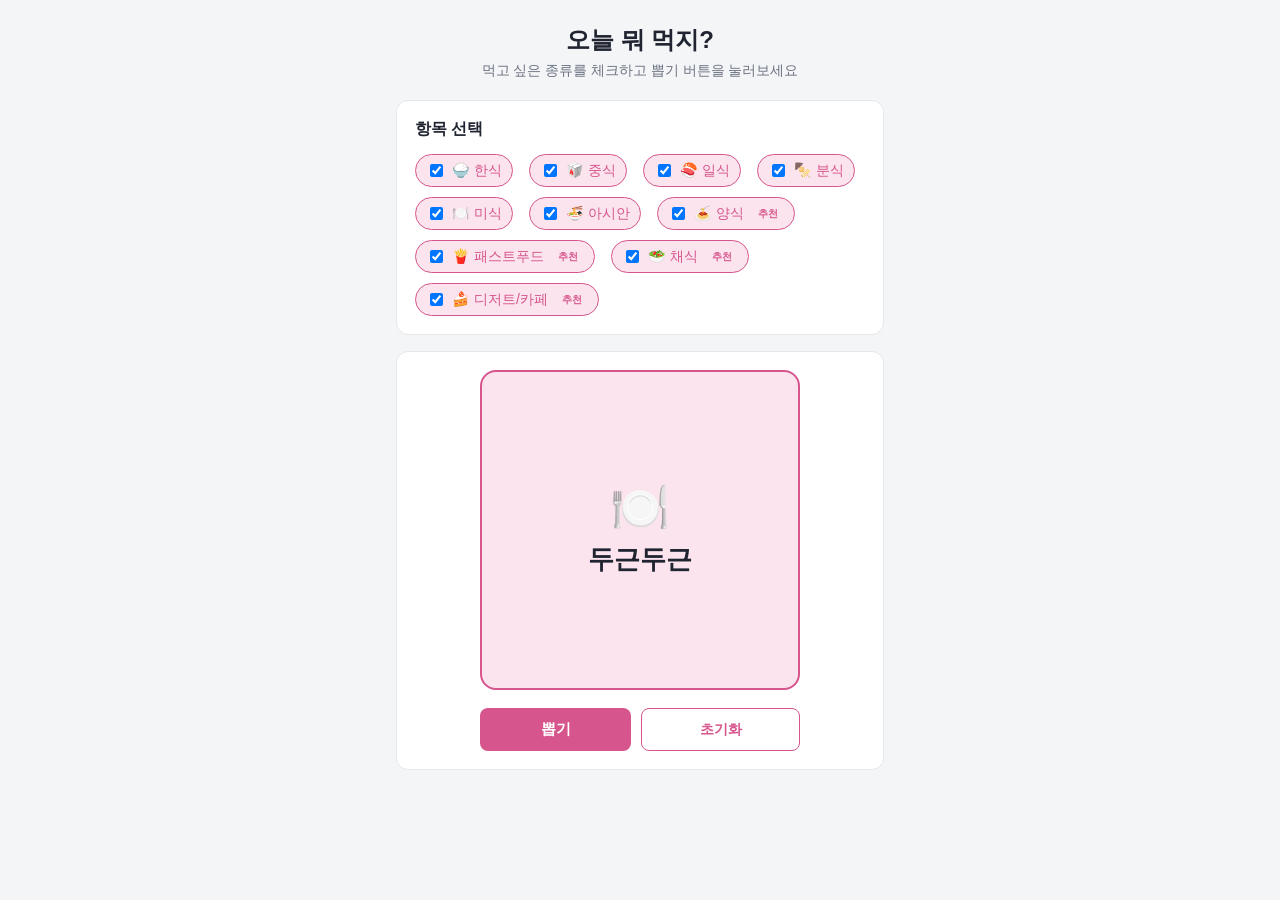
==== meal-picker/index.html @ 22dc640c "Add meal-picker random draw app New self-contained app under meal-picker/ that lets users check meal" ====
<!DOCTYPE html>
<html lang="ko">
<head>
<meta charset="UTF-8">
<meta name="viewport" content="width=device-width, initial-scale=1.0">
<title>오늘 뭐 먹지? - 식사 랜덤 뽑기</title>
<link rel="stylesheet" href="style.css">
</head>
<body>
<div class="app">
  <header class="app-header">
    <h1>오늘 뭐 먹지?</h1>
    <p class="subtitle">먹고 싶은 종류를 체크하고 뽑기 버튼을 눌러보세요</p>
  </header>

  <section class="panel">
    <h2>항목 선택</h2>
    <div class="checkbox-group category-group" id="categoryList"></div>
  </section>

  <section class="panel roulette-panel">
    <div class="roulette-box" id="rouletteBox">
      <span class="roulette-emoji" id="rouletteEmoji">🍽️</span>
      <span class="roulette-text" id="rouletteText">두근두근</span>
    </div>
    <div class="roulette-actions">
      <button type="button" id="spinBtn" class="submit-btn">뽑기</button>
      <button type="button" id="resetBtn" class="ghost-btn">초기화</button>
    </div>
  </section>
</div>
<script src="app.js"></script>
</body>
</html>
---- meal-picker/style.css ----
:root {
  --bg: #f4f5f7;
  --panel: #ffffff;
  --text: #1f2430;
  --muted: #6b7280;
  --border: #e5e7eb;
  --accent: #d6558c;
  --accent-soft: #fbe4ee;
  --radius: 12px;
}

@media (prefers-color-scheme: dark) {
  :root {
    --bg: #14161c;
    --panel: #1e212a;
    --text: #eceef2;
    --muted: #9aa2b1;
    --border: #2c313d;
    --accent: #ec7fac;
    --accent-soft: #3a2430;
  }
}

* { box-sizing: border-box; }

body {
  margin: 0;
  font-family: "Pretendard", "Malgun Gothic", -apple-system, BlinkMacSystemFont, sans-serif;
  background: var(--bg);
  color: var(--text);
}

.app {
  max-width: 520px;
  margin: 0 auto;
  padding: 24px 16px 64px;
}

.app-header {
  margin-bottom: 20px;
  text-align: center;
}

.app-header h1 {
  font-size: 1.5rem;
  margin: 0 0 6px;
}

.subtitle {
  margin: 0;
  color: var(--muted);
  font-size: 0.85rem;
}

.panel {
  background: var(--panel);
  border: 1px solid var(--border);
  border-radius: var(--radius);
  padding: 18px;
  margin-bottom: 16px;
}

.panel h2 {
  font-size: 1rem;
  margin: 0 0 14px;
}

.checkbox-group {
  display: flex;
  flex-wrap: wrap;
  gap: 10px 16px;
  font-size: 0.88rem;
}

.category-group label {
  display: flex;
  align-items: center;
  gap: 6px;
  padding: 6px 10px;
  border: 1px solid var(--border);
  border-radius: 20px;
  cursor: pointer;
}

.category-group label:has(input:checked) {
  border-color: var(--accent);
  background: var(--accent-soft);
  color: var(--accent);
}

.category-tag-new {
  font-size: 0.62rem;
  font-weight: 700;
  color: var(--accent);
  background: var(--accent-soft);
  border-radius: 8px;
  padding: 1px 6px;
  margin-left: 2px;
}

.roulette-panel {
  display: flex;
  flex-direction: column;
  align-items: center;
  gap: 18px;
}

.roulette-box {
  width: 100%;
  max-width: 320px;
  aspect-ratio: 1 / 1;
  display: flex;
  flex-direction: column;
  align-items: center;
  justify-content: center;
  gap: 10px;
  border: 2px solid var(--accent);
  border-radius: 16px;
  background: var(--accent-soft);
  overflow: hidden;
}

.roulette-emoji {
  font-size: 3rem;
  line-height: 1;
}

.roulette-text {
  font-size: 1.6rem;
  font-weight: 800;
  color: var(--text);
}

.roulette-box.spinning .roulette-emoji,
.roulette-box.spinning .roulette-text {
  filter: blur(1px);
  opacity: 0.85;
}

.roulette-box.landed {
  animation: landPop 0.45s ease;
}

@keyframes landPop {
  0% { transform: scale(0.9); }
  55% { transform: scale(1.08); }
  100% { transform: scale(1); }
}

.roulette-actions {
  display: flex;
  gap: 10px;
  width: 100%;
  max-width: 320px;
}

.roulette-actions .submit-btn,
.roulette-actions .ghost-btn {
  flex: 1;
  margin-top: 0;
}

.submit-btn {
  padding: 11px;
  border: none;
  border-radius: 8px;
  background: var(--accent);
  color: #fff;
  font-weight: 700;
  font-size: 0.95rem;
  cursor: pointer;
}
.submit-btn:hover { opacity: 0.9; }
.submit-btn:disabled { opacity: 0.5; cursor: not-allowed; }

.ghost-btn {
  padding: 11px 14px;
  border: 1px solid var(--accent);
  border-radius: 8px;
  background: transparent;
  color: var(--accent);
  font-weight: 700;
  font-size: 0.9rem;
  cursor: pointer;
}
.ghost-btn:hover { background: var(--accent-soft); }
.ghost-btn:disabled {
  opacity: 0.4;
  cursor: not-allowed;
  background: transparent;
}
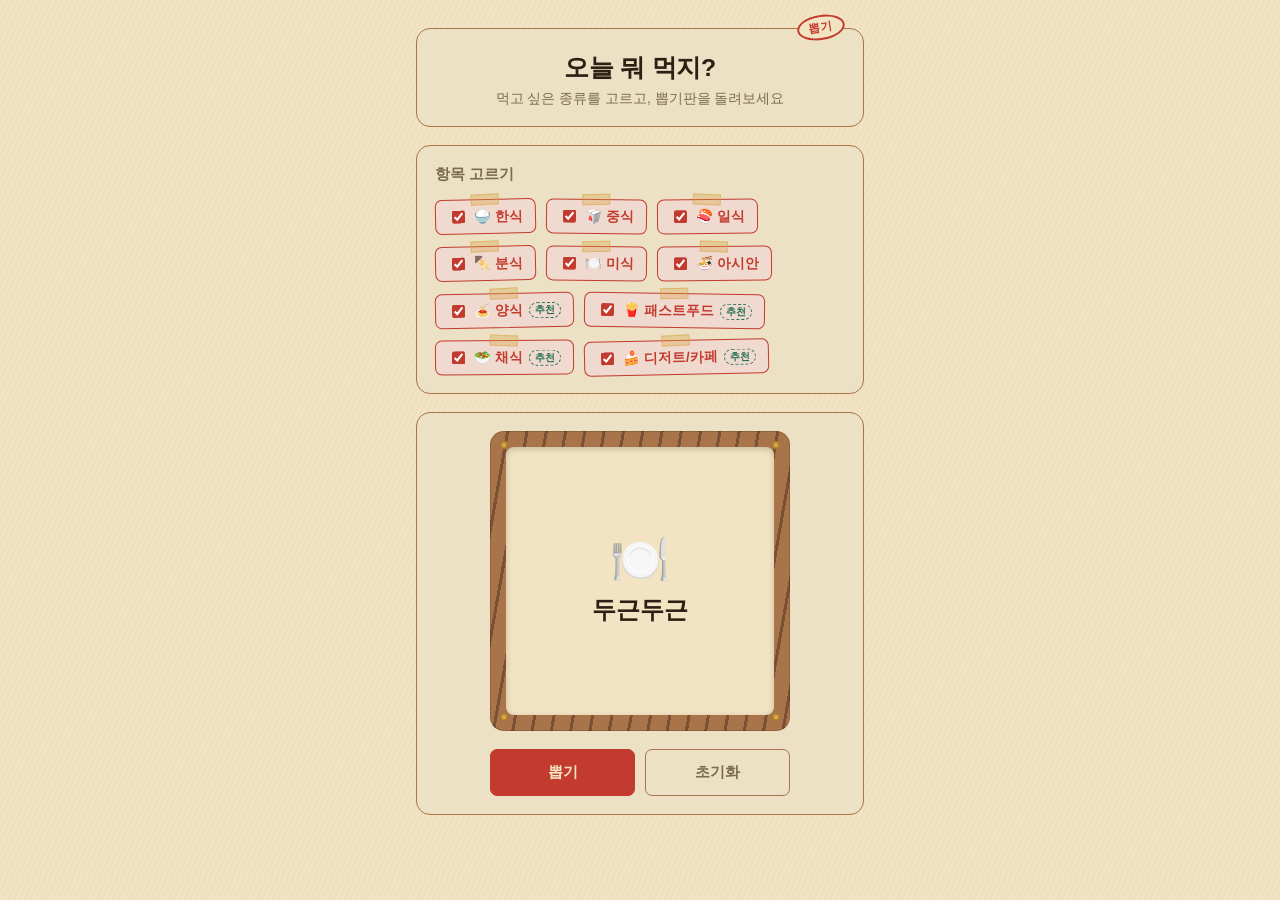
==== commit 0e792132: "Restyle meal-picker with market-stall 뽑기 theme Reskins the draw box as a wooden crate with a parchme" ====
--- a/meal-picker/index.html
+++ b/meal-picker/index.html
@@ -3,25 +3,33 @@
 <head>
 <meta charset="UTF-8">
 <meta name="viewport" content="width=device-width, initial-scale=1.0">
-<title>오늘 뭐 먹지? - 식사 랜덤 뽑기</title>
+<title>오늘 뭐 먹지? · 식사 뽑기판</title>
 <link rel="stylesheet" href="style.css">
 </head>
 <body>
 <div class="app">
-  <header class="app-header">
+  <header class="stall-sign">
+    <span class="sign-stamp">뽑기</span>
     <h1>오늘 뭐 먹지?</h1>
-    <p class="subtitle">먹고 싶은 종류를 체크하고 뽑기 버튼을 눌러보세요</p>
+    <p class="subtitle">먹고 싶은 종류를 고르고, 뽑기판을 돌려보세요</p>
   </header>
 
-  <section class="panel">
-    <h2>항목 선택</h2>
+  <section class="panel tag-panel">
+    <h2>항목 고르기</h2>
     <div class="checkbox-group category-group" id="categoryList"></div>
   </section>
 
-  <section class="panel roulette-panel">
-    <div class="roulette-box" id="rouletteBox">
-      <span class="roulette-emoji" id="rouletteEmoji">🍽️</span>
-      <span class="roulette-text" id="rouletteText">두근두근</span>
+  <section class="panel crate-panel">
+    <div class="crate" id="rouletteBox">
+      <div class="crate-nail tl"></div>
+      <div class="crate-nail tr"></div>
+      <div class="crate-nail bl"></div>
+      <div class="crate-nail br"></div>
+      <div class="slip">
+        <span class="roulette-emoji" id="rouletteEmoji">🍽️</span>
+        <span class="roulette-text" id="rouletteText">두근두근</span>
+      </div>
+      <div class="stamp-mark" id="stampMark">당첨</div>
     </div>
     <div class="roulette-actions">
       <button type="button" id="spinBtn" class="submit-btn">뽑기</button>
--- a/meal-picker/style.css
+++ b/meal-picker/style.css
@@ -1,123 +1,236 @@
 :root {
-  --bg: #f4f5f7;
-  --panel: #ffffff;
-  --text: #1f2430;
-  --muted: #6b7280;
-  --border: #e5e7eb;
-  --accent: #d6558c;
-  --accent-soft: #fbe4ee;
-  --radius: 12px;
+  --paper: #f2e3c2;
+  --paper-soft: #ece0c5;
+  --ink: #2b2013;
+  --muted: #7a6c50;
+  --wood: #a9744a;
+  --wood-deep: #7a5133;
+  --red: #c23b2e;
+  --red-soft: #f0d9ce;
+  --green: #1f6f54;
+  --green-soft: #dbe9dc;
+  --gold: #d9a441;
+  --radius-tag: 7px;
+  --radius-box: 14px;
 }
 
 @media (prefers-color-scheme: dark) {
   :root {
-    --bg: #14161c;
-    --panel: #1e212a;
-    --text: #eceef2;
-    --muted: #9aa2b1;
-    --border: #2c313d;
-    --accent: #ec7fac;
-    --accent-soft: #3a2430;
+    --paper: #1c160f;
+    --paper-soft: #241c12;
+    --ink: #f2e3c2;
+    --muted: #a8987a;
+    --wood: #6b4a2c;
+    --wood-deep: #43301d;
+    --red: #e2584a;
+    --red-soft: #3a231e;
+    --green: #35a17e;
+    --green-soft: #1c2f26;
+    --gold: #e6b957;
   }
+}
+
+:root[data-theme="dark"] {
+  --paper: #1c160f;
+  --paper-soft: #241c12;
+  --ink: #f2e3c2;
+  --muted: #a8987a;
+  --wood: #6b4a2c;
+  --wood-deep: #43301d;
+  --red: #e2584a;
+  --red-soft: #3a231e;
+  --green: #35a17e;
+  --green-soft: #1c2f26;
+  --gold: #e6b957;
+}
+
+:root[data-theme="light"] {
+  --paper: #f2e3c2;
+  --paper-soft: #ece0c5;
+  --ink: #2b2013;
+  --muted: #7a6c50;
+  --wood: #a9744a;
+  --wood-deep: #7a5133;
+  --red: #c23b2e;
+  --red-soft: #f0d9ce;
+  --green: #1f6f54;
+  --green-soft: #dbe9dc;
+  --gold: #d9a441;
 }
 
 * { box-sizing: border-box; }
 
 body {
   margin: 0;
-  font-family: "Pretendard", "Malgun Gothic", -apple-system, BlinkMacSystemFont, sans-serif;
-  background: var(--bg);
-  color: var(--text);
+  font-family: "Pretendard", "Apple SD Gothic Neo", "Malgun Gothic", -apple-system, BlinkMacSystemFont, sans-serif;
+  background:
+    repeating-linear-gradient(115deg, rgba(0,0,0,0.015) 0 2px, transparent 2px 5px),
+    var(--paper);
+  color: var(--ink);
 }
 
 .app {
-  max-width: 520px;
+  max-width: 480px;
   margin: 0 auto;
-  padding: 24px 16px 64px;
-}
-
-.app-header {
-  margin-bottom: 20px;
+  padding: 28px 16px 64px;
+  display: flex;
+  flex-direction: column;
+  gap: 18px;
+}
+
+.stall-sign {
+  position: relative;
   text-align: center;
-}
-
-.app-header h1 {
-  font-size: 1.5rem;
+  padding: 22px 20px 18px;
+  background: var(--paper-soft);
+  border: 1px solid var(--wood);
+  border-radius: var(--radius-box);
+}
+
+.sign-stamp {
+  position: absolute;
+  top: -14px;
+  right: 18px;
+  transform: rotate(-9deg);
+  border: 2px solid var(--red);
+  color: var(--red);
+  font-weight: 800;
+  font-size: 0.72rem;
+  letter-spacing: 0.08em;
+  padding: 3px 9px;
+  border-radius: 50%;
+  background: var(--paper);
+}
+
+.stall-sign h1 {
+  font-size: 1.55rem;
+  font-weight: 800;
   margin: 0 0 6px;
+  text-wrap: balance;
+  letter-spacing: -0.01em;
 }
 
 .subtitle {
   margin: 0;
   color: var(--muted);
-  font-size: 0.85rem;
+  font-size: 0.86rem;
 }
 
 .panel {
-  background: var(--panel);
-  border: 1px solid var(--border);
-  border-radius: var(--radius);
+  background: var(--paper-soft);
+  border: 1px solid var(--wood);
+  border-radius: var(--radius-box);
   padding: 18px;
-  margin-bottom: 16px;
 }
 
 .panel h2 {
-  font-size: 1rem;
+  font-size: 0.95rem;
+  font-weight: 700;
   margin: 0 0 14px;
+  color: var(--muted);
 }
 
 .checkbox-group {
   display: flex;
   flex-wrap: wrap;
-  gap: 10px 16px;
-  font-size: 0.88rem;
+  gap: 12px 10px;
 }
 
 .category-group label {
+  position: relative;
   display: flex;
   align-items: center;
   gap: 6px;
-  padding: 6px 10px;
-  border: 1px solid var(--border);
-  border-radius: 20px;
+  padding: 7px 12px;
+  font-size: 0.86rem;
+  font-weight: 600;
+  background: var(--paper);
+  border: 1.5px solid var(--wood);
+  border-radius: var(--radius-tag);
   cursor: pointer;
-}
+  user-select: none;
+}
+
+.category-group label::before {
+  content: "";
+  position: absolute;
+  top: -6px;
+  left: 50%;
+  width: 26px;
+  height: 9px;
+  transform: translateX(-50%) rotate(-2deg);
+  background: rgba(217, 164, 65, 0.35);
+  border: 1px solid rgba(217, 164, 65, 0.5);
+}
+
+.category-group label:nth-child(3n)::before { transform: translateX(-50%) rotate(3deg); }
+.category-group label:nth-child(3n+1) { transform: rotate(-1.2deg); }
+.category-group label:nth-child(3n+2) { transform: rotate(0.8deg); }
+.category-group label:nth-child(3n+3) { transform: rotate(-0.5deg); }
 
 .category-group label:has(input:checked) {
-  border-color: var(--accent);
-  background: var(--accent-soft);
-  color: var(--accent);
+  border-color: var(--red);
+  color: var(--red);
+  background: var(--red-soft);
+}
+
+.category-group input {
+  accent-color: var(--red);
 }
 
 .category-tag-new {
   font-size: 0.62rem;
   font-weight: 700;
-  color: var(--accent);
-  background: var(--accent-soft);
+  color: var(--green);
+  border: 1px dashed var(--green);
   border-radius: 8px;
-  padding: 1px 6px;
-  margin-left: 2px;
-}
-
-.roulette-panel {
+  padding: 0px 5px;
+}
+
+.crate-panel {
   display: flex;
   flex-direction: column;
   align-items: center;
   gap: 18px;
 }
 
-.roulette-box {
+.crate {
+  position: relative;
   width: 100%;
-  max-width: 320px;
+  max-width: 300px;
   aspect-ratio: 1 / 1;
+  padding: 16px;
+  border-radius: var(--radius-box);
+  background:
+    repeating-linear-gradient(100deg, var(--wood) 0 16px, var(--wood-deep) 16px 19px);
+  box-shadow: inset 0 0 0 1px rgba(0,0,0,0.15);
+}
+
+.crate-nail {
+  position: absolute;
+  width: 8px;
+  height: 8px;
+  border-radius: 50%;
+  background: var(--gold);
+  box-shadow: inset 0 0 0 1.5px rgba(0,0,0,0.25);
+}
+.crate-nail.tl { top: 10px; left: 10px; }
+.crate-nail.tr { top: 10px; right: 10px; }
+.crate-nail.bl { bottom: 10px; left: 10px; }
+.crate-nail.br { bottom: 10px; right: 10px; }
+
+.slip {
+  position: relative;
+  width: 100%;
+  height: 100%;
   display: flex;
   flex-direction: column;
   align-items: center;
   justify-content: center;
   gap: 10px;
-  border: 2px solid var(--accent);
-  border-radius: 16px;
-  background: var(--accent-soft);
-  overflow: hidden;
+  background: var(--paper);
+  border-radius: 8px;
+  box-shadow: inset 0 2px 6px rgba(0,0,0,0.18);
 }
 
 .roulette-emoji {
@@ -126,66 +239,101 @@
 }
 
 .roulette-text {
-  font-size: 1.6rem;
+  font-size: 1.5rem;
   font-weight: 800;
-  color: var(--text);
-}
-
-.roulette-box.spinning .roulette-emoji,
-.roulette-box.spinning .roulette-text {
-  filter: blur(1px);
-  opacity: 0.85;
-}
-
-.roulette-box.landed {
-  animation: landPop 0.45s ease;
-}
-
-@keyframes landPop {
-  0% { transform: scale(0.9); }
-  55% { transform: scale(1.08); }
+  color: var(--ink);
+  text-align: center;
+  padding: 0 10px;
+}
+
+.crate.spinning .roulette-emoji,
+.crate.spinning .roulette-text {
+  filter: blur(1.5px);
+  opacity: 0.8;
+}
+
+.crate.landed .slip {
+  animation: slipPop 0.4s ease;
+}
+
+@keyframes slipPop {
+  0% { transform: scale(0.92); }
+  55% { transform: scale(1.06); }
   100% { transform: scale(1); }
+}
+
+.stamp-mark {
+  position: absolute;
+  bottom: 14px;
+  right: 14px;
+  border: 3px solid var(--red);
+  color: var(--red);
+  font-weight: 800;
+  font-size: 0.8rem;
+  letter-spacing: 0.05em;
+  padding: 5px 10px;
+  border-radius: 50%;
+  background: transparent;
+  opacity: 0;
+  transform: rotate(-14deg) scale(1.5);
+  pointer-events: none;
+}
+
+.crate.landed .stamp-mark {
+  animation: stampIn 0.35s ease-out 0.35s forwards;
+}
+
+@keyframes stampIn {
+  0% { opacity: 0; transform: rotate(-14deg) scale(1.8); }
+  70% { opacity: 0.9; transform: rotate(-14deg) scale(0.95); }
+  100% { opacity: 1; transform: rotate(-14deg) scale(1); }
+}
+
+@media (prefers-reduced-motion: reduce) {
+  .crate.landed .slip,
+  .crate.landed .stamp-mark {
+    animation: none;
+  }
+  .crate.landed .stamp-mark {
+    opacity: 1;
+    transform: rotate(-14deg) scale(1);
+  }
 }
 
 .roulette-actions {
   display: flex;
   gap: 10px;
   width: 100%;
-  max-width: 320px;
-}
-
-.roulette-actions .submit-btn,
-.roulette-actions .ghost-btn {
+  max-width: 300px;
+}
+
+.submit-btn,
+.ghost-btn {
   flex: 1;
-  margin-top: 0;
-}
-
-.submit-btn {
-  padding: 11px;
-  border: none;
-  border-radius: 8px;
-  background: var(--accent);
-  color: #fff;
+  padding: 12px;
+  border-radius: var(--radius-tag);
   font-weight: 700;
   font-size: 0.95rem;
   cursor: pointer;
 }
-.submit-btn:hover { opacity: 0.9; }
+
+.submit-btn {
+  border: 1.5px solid var(--red);
+  background: var(--red);
+  color: var(--paper);
+}
+.submit-btn:hover { filter: brightness(1.05); }
 .submit-btn:disabled { opacity: 0.5; cursor: not-allowed; }
 
 .ghost-btn {
-  padding: 11px 14px;
-  border: 1px solid var(--accent);
-  border-radius: 8px;
+  border: 1.5px solid var(--wood);
   background: transparent;
-  color: var(--accent);
-  font-weight: 700;
-  font-size: 0.9rem;
-  cursor: pointer;
-}
-.ghost-btn:hover { background: var(--accent-soft); }
-.ghost-btn:disabled {
-  opacity: 0.4;
-  cursor: not-allowed;
-  background: transparent;
-}
+  color: var(--muted);
+}
+.ghost-btn:hover { background: var(--paper); }
+.ghost-btn:disabled { opacity: 0.4; cursor: not-allowed; }
+
+*:focus-visible {
+  outline: 2px solid var(--gold);
+  outline-offset: 2px;
+}
